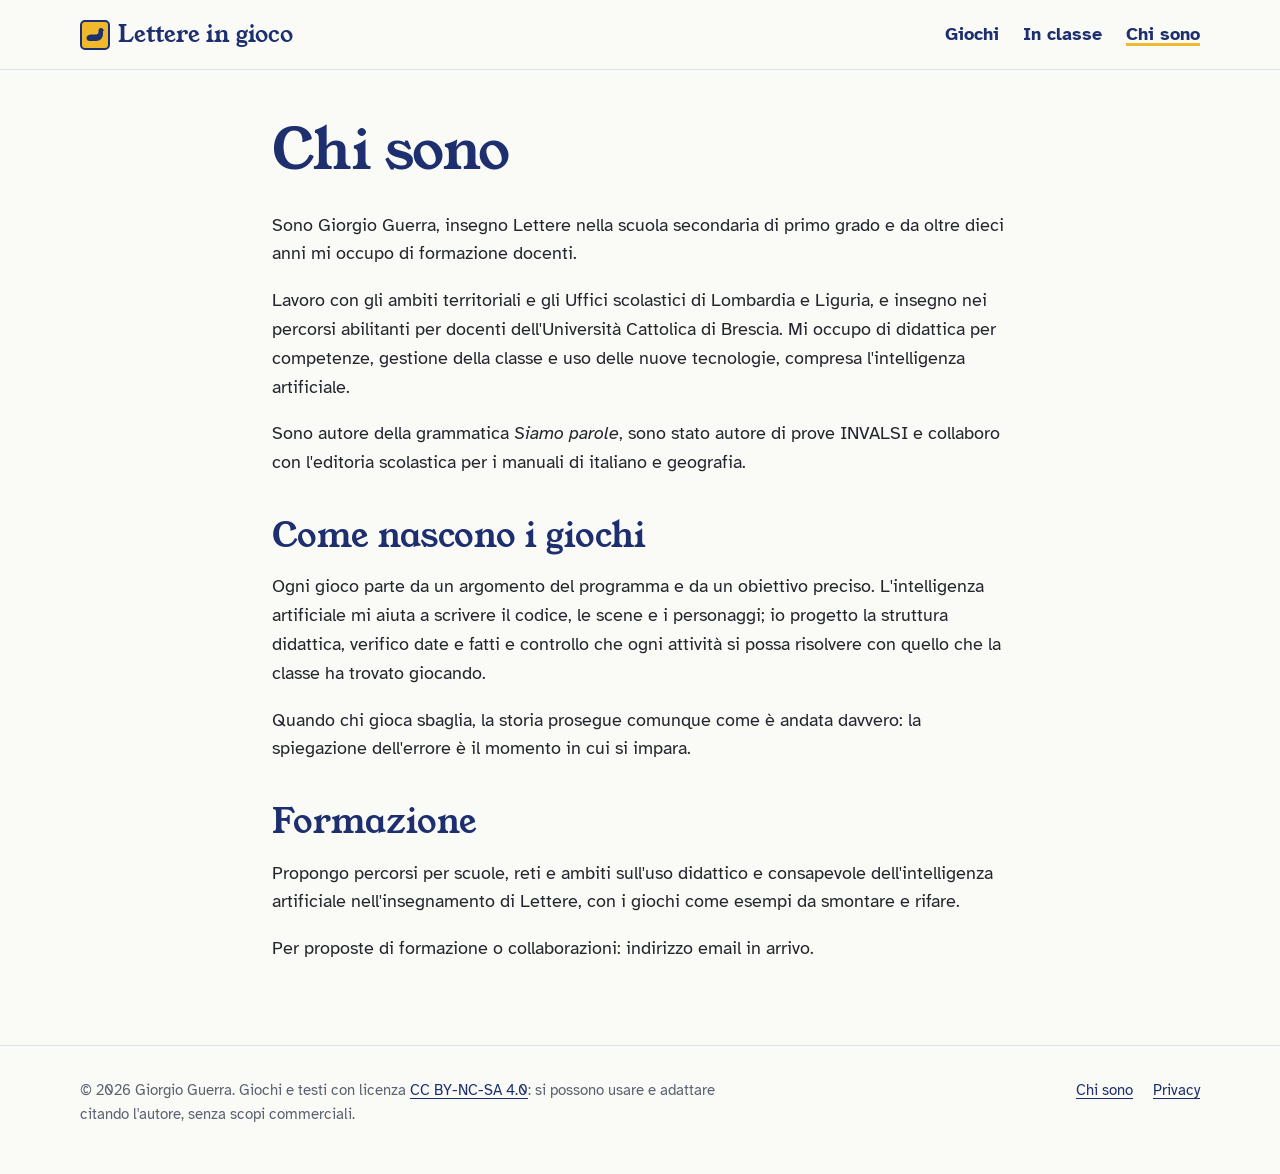
==== chi-sono/index.html @ 4f52bdf9 "Prima versione del sito Lettere in gioco Home con tabellone e catalogo, schede dei quattro giochi, C" ====
<!doctype html>
<html lang="it">
<head>
<meta charset="utf-8">
<meta name="viewport" content="width=device-width, initial-scale=1">
<title>Chi sono | Lettere in gioco</title>
<meta name="description" content="Giorgio Guerra, docente di Lettere e formatore: chi progetta i giochi di Lettere in gioco e come nascono.">
<meta name="author" content="Giorgio Guerra">
<link rel="icon" href="../assets/icona.svg" type="image/svg+xml">
<link rel="preload" href="../assets/fonts/young-serif-latin-400-normal.woff2" as="font" type="font/woff2" crossorigin>
<link rel="stylesheet" href="../assets/stile.css">
</head>
<body>
<a class="salta" href="#principale">Vai al contenuto</a>
<header class="testata">
  <div class="contenitore">
    <a class="marchio" href="../index.html"><svg viewBox="0 0 30 30" aria-hidden="true"><rect x="1" y="1" width="28" height="28" rx="4" fill="#f0b92b" stroke="#1d2f6f" stroke-width="2"/><path fill="#1d2f6f" transform="translate(5 7) scale(0.5)" d="M3 22c0-4 4-7 10-7h9c3 0 5-2 5-5V7c0-3 2-5 5-5 2 0 4 1 4 3l3 1-3 2v5c0 9-5 15-14 15H9c-3 0-6-2-6-6z"/></svg>Lettere in gioco</a>
    <nav aria-label="Menu principale"><ul class="menu">
      <li><a href="../index.html#giochi">Giochi</a></li>
      <li><a href="../index.html#in-classe">In classe</a></li>
      <li><a href="../chi-sono/index.html" aria-current="page">Chi sono</a></li>
    </ul></nav>
  </div>
</header>
<main id="principale">

<article class="pagina">
  <div class="contenitore contenuto">
    <h1>Chi sono</h1>
    <p class="sottotitolo">Sono Giorgio Guerra, insegno Lettere nella scuola secondaria di primo grado e da oltre dieci anni mi occupo di formazione docenti.</p>
    <p>Lavoro con gli ambiti territoriali e gli Uffici scolastici di Lombardia e Liguria, e insegno nei percorsi abilitanti per docenti dell'Università Cattolica di Brescia. Mi occupo di didattica per competenze, gestione della classe e uso delle nuove tecnologie, compresa l'intelligenza artificiale.</p>
    <p>Sono autore della grammatica <i>Siamo parole</i>, sono stato autore di prove INVALSI e collaboro con l'editoria scolastica per i manuali di italiano e geografia.</p>
    <h2>Come nascono i giochi</h2>
    <p>Ogni gioco parte da un argomento del programma e da un obiettivo preciso. L'intelligenza artificiale mi aiuta a scrivere il codice, le scene e i personaggi; io progetto la struttura didattica, verifico date e fatti e controllo che ogni attività si possa risolvere con quello che la classe ha trovato giocando.</p>
    <p>Quando chi gioca sbaglia, la storia prosegue comunque come è andata davvero: la spiegazione dell'errore è il momento in cui si impara.</p>
    <h2>Formazione</h2>
    <p>Propongo percorsi per scuole, reti e ambiti sull'uso didattico e consapevole dell'intelligenza artificiale nell'insegnamento di Lettere, con i giochi come esempi da smontare e rifare.</p>
    <p>Per proposte di formazione o collaborazioni: indirizzo email in arrivo.</p>
  </div>
</article>

</main>
<footer class="piede">
  <div class="contenitore">
    <p>© 2026 Giorgio Guerra. Giochi e testi con licenza <a href="https://creativecommons.org/licenses/by-nc-sa/4.0/deed.it" target="_blank" rel="noopener">CC BY-NC-SA 4.0</a>: si possono usare e adattare citando l'autore, senza scopi commerciali.</p>
    <ul>
      <li><a href="../chi-sono/index.html">Chi sono</a></li>
      <li><a href="../privacy/index.html">Privacy</a></li>
    </ul>
  </div>
</footer>
</body>
</html>
---- assets/stile.css ----
/* Lettere in gioco — foglio di stile
   Carta da quaderno, inchiostro blu, matita gialla: il tabellone del gioco dell'oca è l'unico elemento vistoso. */

@font-face { font-family: "Young Serif"; src: url("fonts/young-serif-latin-400-normal.woff2") format("woff2"); font-weight: 400; font-style: normal; font-display: swap; }
@font-face { font-family: "Atkinson Hyperlegible"; src: url("fonts/atkinson-hyperlegible-latin-400-normal.woff2") format("woff2"); font-weight: 400; font-style: normal; font-display: swap; }
@font-face { font-family: "Atkinson Hyperlegible"; src: url("fonts/atkinson-hyperlegible-latin-400-italic.woff2") format("woff2"); font-weight: 400; font-style: italic; font-display: swap; }
@font-face { font-family: "Atkinson Hyperlegible"; src: url("fonts/atkinson-hyperlegible-latin-700-normal.woff2") format("woff2"); font-weight: 700; font-style: normal; font-display: swap; }
@font-face { font-family: "Atkinson Hyperlegible"; src: url("fonts/atkinson-hyperlegible-latin-700-italic.woff2") format("woff2"); font-weight: 700; font-style: italic; font-display: swap; }

:root {
  --carta: #fafaf6;
  --quadretti: #d9e3f0;
  --inchiostro: #1d2f6f;
  --testo: #23262d;
  --grigio: #5a6170;
  --matita: #f0b92b;
  --matita-chiara: #fbe7ae;
  --correzione: #c2372e;
  --storia: #2e6b5a;
  --italiano: #b2322a;
  --geografia: #2b62a8;
  --misura: 68ch;
  --serif: "Young Serif", Georgia, serif;
  --sans: "Atkinson Hyperlegible", system-ui, sans-serif;
}

* { box-sizing: border-box; }
html { -webkit-text-size-adjust: 100%; }
body {
  margin: 0;
  background: var(--carta);
  color: var(--testo);
  font-family: var(--sans);
  font-size: 1.125rem;
  line-height: 1.6;
}
img, svg { max-width: 100%; }
a { color: var(--inchiostro); text-underline-offset: 0.18em; }
a:hover { text-decoration-thickness: 2px; }
:focus-visible { outline: 3px solid var(--correzione); outline-offset: 3px; border-radius: 2px; }

h1, h2, h3 { font-family: var(--serif); font-weight: 400; color: var(--inchiostro); line-height: 1.15; margin: 0 0 0.5em; }
h1 { font-size: clamp(2.2rem, 5vw, 3.5rem); letter-spacing: -0.01em; }
h2 { font-size: clamp(1.6rem, 3vw, 2.1rem); }
h3 { font-size: 1.3rem; }
p { margin: 0 0 1em; max-width: var(--misura); }

.contenitore { width: min(1120px, 100% - 2rem); margin-inline: auto; }
.salta { position: absolute; left: -9999px; }
.salta:focus { left: 1rem; top: 1rem; background: var(--carta); padding: 0.5rem 1rem; z-index: 10; }

/* Testata */
.testata { border-bottom: 1px solid var(--quadretti); }
.testata .contenitore { display: flex; align-items: center; justify-content: space-between; gap: 1rem; padding-block: 1rem; flex-wrap: wrap; }
.marchio { font-family: var(--serif); font-size: 1.45rem; color: var(--inchiostro); text-decoration: none; display: inline-flex; align-items: center; gap: 0.5rem; }
.marchio svg { width: 30px; height: 30px; flex: none; }
.menu { display: flex; gap: 1.5rem; list-style: none; margin: 0; padding: 0; }
.menu a { text-decoration: none; font-weight: 700; }
.menu a[aria-current="page"] { text-decoration: underline; text-decoration-color: var(--matita); text-decoration-thickness: 3px; }

/* Apertura: foglio a quadretti con il margine rosso */
.apertura {
  background-color: var(--carta);
  background-image:
    linear-gradient(var(--quadretti) 1px, transparent 1px),
    linear-gradient(90deg, var(--quadretti) 1px, transparent 1px);
  background-size: 24px 24px;
  border-bottom: 1px solid var(--quadretti);
  position: relative;
}
.apertura::before { content: ""; position: absolute; top: 0; bottom: 0; left: max(1rem, calc((100% - 1120px) / 2 - 1.5rem)); border-left: 2px solid rgba(194, 55, 46, 0.45); }
.apertura .contenitore { display: grid; grid-template-columns: minmax(0, 5fr) minmax(0, 6fr); gap: 3rem; align-items: center; padding-block: 4rem 4.5rem; }
.apertura .sottotitolo { font-size: 1.2rem; }
.azioni { display: flex; flex-wrap: wrap; gap: 0.75rem; margin-top: 1.5rem; }

.pulsante { display: inline-block; font: 700 1rem/1.2 var(--sans); padding: 0.8rem 1.3rem; border-radius: 6px; border: 2px solid var(--inchiostro); background: var(--inchiostro); color: #fff; text-decoration: none; cursor: pointer; }
.pulsante:hover { background: #142256; }
.pulsante.secondario { background: transparent; color: var(--inchiostro); }
.pulsante.secondario:hover { background: rgba(29, 47, 111, 0.07); }
.pulsante[aria-disabled="true"] { background: transparent; border-color: #b9bfcc; color: var(--grigio); cursor: not-allowed; }

/* Il tabellone del gioco dell'oca */
.tabellone { margin: 0; }
.caselle { list-style: none; margin: 0; padding: 0; display: grid; grid-template-columns: repeat(5, 1fr); gap: 6px; }
.casella { grid-row: var(--r); grid-column: var(--c); aspect-ratio: 1; position: relative; border: 2px solid var(--inchiostro); border-radius: 4px; background: var(--carta); padding: 0.45rem; display: flex; flex-direction: column; justify-content: space-between; font-size: 0.8rem; line-height: 1.2; }
.casella .numero { font-family: var(--serif); font-size: 1.05rem; color: var(--inchiostro); }
.casella.libera { border-style: dashed; border-color: #9aa6c4; }
.casella.libera .numero { color: #8792b3; }
.casella.gioco { background: var(--matita); }
.casella.gioco a { color: var(--testo); text-decoration: none; font-weight: 700; }
.casella.gioco a::after { content: ""; position: absolute; inset: 0; }
.casella.gioco:hover { background: #f5c94e; }
.casella.gioco:focus-within { outline: 3px solid var(--correzione); outline-offset: 2px; }
.casella .oca { width: 60%; align-self: flex-end; color: #8792b3; }
.casella.arrivo { background: var(--inchiostro); border-color: var(--inchiostro); }
.casella.arrivo .numero, .casella.arrivo span { color: #fff; }
.tabellone figcaption { margin-top: 0.75rem; color: var(--grigio); font-size: 1rem; }

/* Sezioni */
.sezione { padding-block: 4rem; }
.sezione + .sezione { border-top: 1px solid var(--quadretti); }
.intro { margin-bottom: 2rem; }

/* Catalogo */
.filtri { display: flex; flex-wrap: wrap; gap: 0.5rem; margin: 0 0 2rem; padding: 0; border: 0; }
.filtri legend { font-weight: 700; margin-bottom: 0.5rem; width: 100%; }
.filtro { font: 700 0.95rem var(--sans); padding: 0.45rem 0.95rem; border-radius: 999px; border: 2px solid var(--inchiostro); background: transparent; color: var(--inchiostro); cursor: pointer; }
.filtro[aria-pressed="true"] { background: var(--inchiostro); color: #fff; }
.schede { list-style: none; margin: 0; padding: 0; display: grid; grid-template-columns: repeat(2, minmax(0, 1fr)); gap: 2.5rem 3rem; }
.scheda { border-top: 6px solid var(--colore, var(--inchiostro)); padding-top: 1rem; }
.scheda[data-disciplina="Storia"] { --colore: var(--storia); }
.scheda[data-disciplina="Italiano"] { --colore: var(--italiano); }
.scheda[data-disciplina="Geografia"] { --colore: var(--geografia); }
.scheda h3 { margin-bottom: 0.25rem; }
.scheda h3 a { text-decoration: none; }
.scheda h3 a:hover { text-decoration: underline; }
.dati { color: var(--grigio); font-size: 1rem; margin-bottom: 0.75rem; }
.disciplina { color: var(--colore); font-weight: 700; }
.stato { display: inline-block; font-size: 0.85rem; font-weight: 700; padding: 0.1rem 0.55rem; border-radius: 4px; background: var(--matita-chiara); color: #6b4f00; margin-left: 0.4rem; }
.vuoto { color: var(--grigio); font-style: italic; }

/* Passi */
.passi { list-style: none; counter-reset: passo; margin: 0; padding: 0; display: grid; grid-template-columns: repeat(3, minmax(0, 1fr)); gap: 2rem; }
.passi li { counter-increment: passo; }
.passi li::before { content: counter(passo); display: grid; place-items: center; width: 2.6rem; height: 2.6rem; border: 2px solid var(--inchiostro); border-radius: 4px; font-family: var(--serif); font-size: 1.25rem; color: var(--inchiostro); background: var(--matita); margin-bottom: 0.75rem; }

/* Newsletter */
.newsletter { background: var(--inchiostro); color: #fff; }
.newsletter h2 { color: #fff; }
.newsletter p { color: #dfe5f5; }
.newsletter .contenitore { padding-block: 3.5rem; }

/* Pagine interne */
.pagina { padding-block: 3rem 4rem; }
.pagina .contenuto { max-width: 46rem; }
.briciole { font-size: 1rem; margin-bottom: 1.5rem; }
.scheda-didattica { display: grid; grid-template-columns: 11rem 1fr; gap: 0.6rem 1.5rem; margin: 1.5rem 0 2.5rem; padding: 1.5rem 0; border-block: 1px solid var(--quadretti); }
.scheda-didattica dt { font-weight: 700; color: var(--inchiostro); }
.scheda-didattica dd { margin: 0; }
.scheda-didattica ul { margin: 0; padding-left: 1.2rem; }
.nota { color: var(--grigio); font-size: 1rem; }

/* Piede */
.piede { border-top: 1px solid var(--quadretti); padding-block: 2rem; font-size: 0.95rem; color: var(--grigio); }
.piede .contenitore { display: flex; flex-wrap: wrap; justify-content: space-between; gap: 1rem; }
.piede ul { list-style: none; display: flex; gap: 1.25rem; margin: 0; padding: 0; }

@media (max-width: 820px) {
  .apertura .contenitore { grid-template-columns: 1fr; padding-block: 2.5rem 3rem; gap: 2rem; }
  .apertura::before { display: none; }
  .schede, .passi { grid-template-columns: 1fr; }
  .scheda-didattica { grid-template-columns: 1fr; gap: 0.2rem; }
  .scheda-didattica dd { margin-bottom: 0.8rem; }
}
@media (max-width: 480px) {
  .caselle { grid-template-columns: repeat(3, 1fr); }
  .casella { grid-row: auto; grid-column: auto; }
  .menu { gap: 1rem; }
}
@media (prefers-reduced-motion: reduce) { * { scroll-behavior: auto !important; } }

.pagina h2 { margin-top: 2.5rem; }
.pagina .azioni + .nota { margin-top: 0.75rem; }
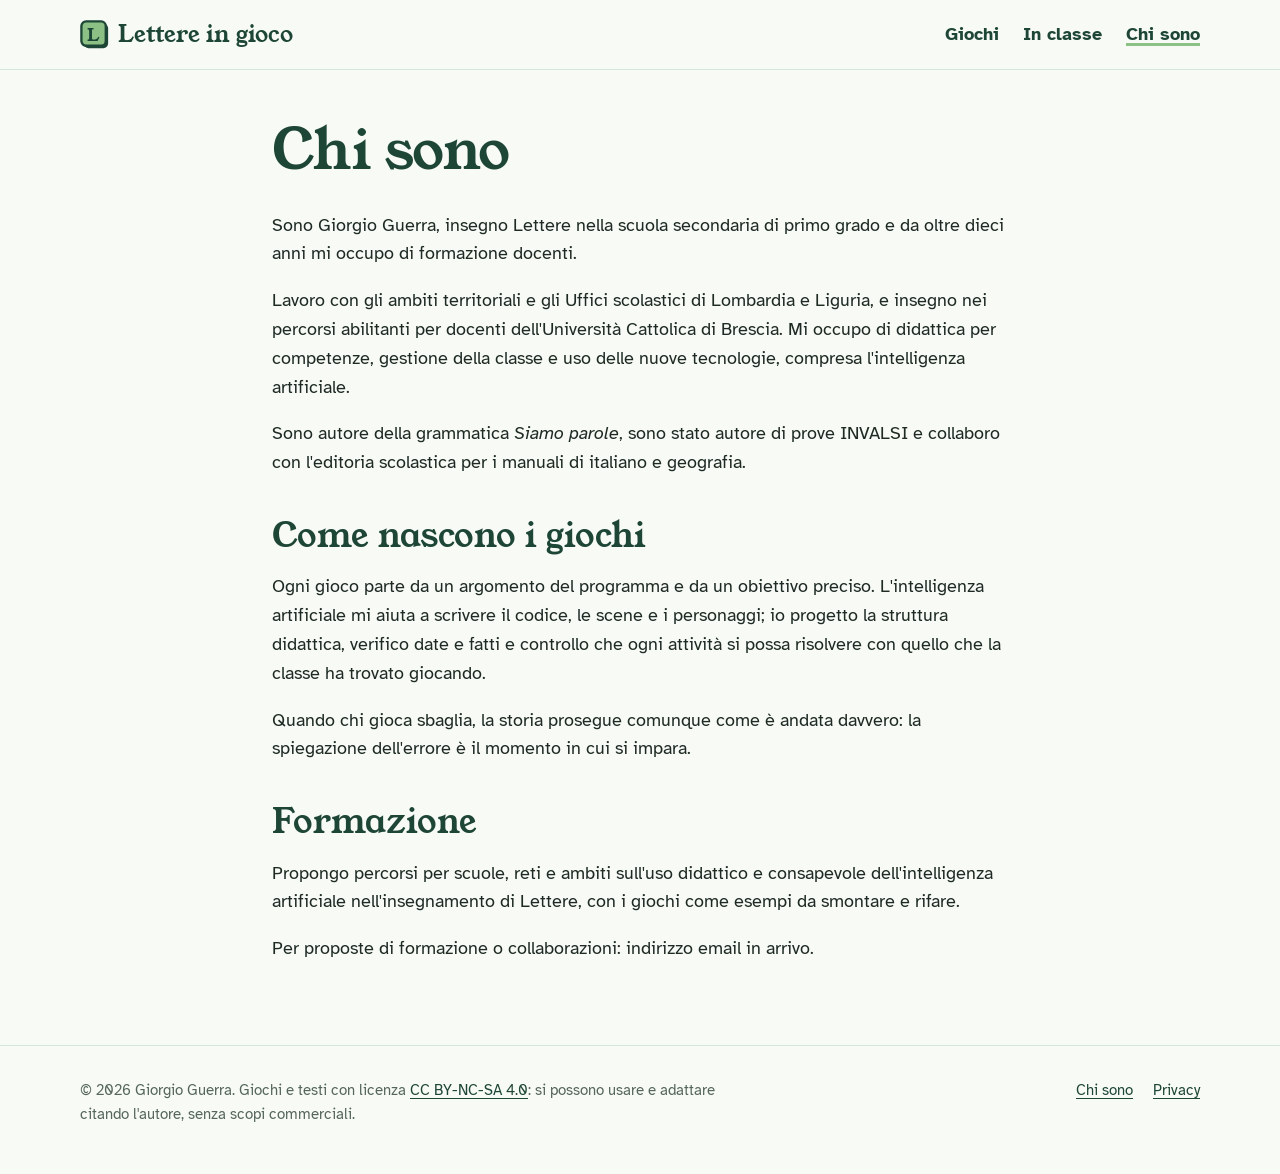
==== commit 6df0a09f: "Nuova gamma di verdi e marchio con la tessera L Allinea il sito all'immagine dei profili social.  Co" ====
--- a/chi-sono/index.html
+++ b/chi-sono/index.html
@@ -14,7 +14,7 @@
 <a class="salta" href="#principale">Vai al contenuto</a>
 <header class="testata">
   <div class="contenitore">
-    <a class="marchio" href="../index.html"><svg viewBox="0 0 30 30" aria-hidden="true"><rect x="1" y="1" width="28" height="28" rx="4" fill="#f0b92b" stroke="#1d2f6f" stroke-width="2"/><path fill="#1d2f6f" transform="translate(5 7) scale(0.5)" d="M3 22c0-4 4-7 10-7h9c3 0 5-2 5-5V7c0-3 2-5 5-5 2 0 4 1 4 3l3 1-3 2v5c0 9-5 15-14 15H9c-3 0-6-2-6-6z"/></svg>Lettere in gioco</a>
+    <a class="marchio" href="../index.html"><svg viewBox="0 0 32 32" aria-hidden="true"><rect x="4" y="4" width="26" height="26" rx="5" fill="#1e4636"/><rect x="1.5" y="1.5" width="26" height="26" rx="5" fill="#8cc084" stroke="#1e4636" stroke-width="2.5"/><text x="14.5" y="22.5" text-anchor="middle" font-family="Young Serif, Georgia, serif" font-size="19" fill="#1e4636">L</text></svg>Lettere in gioco</a>
     <nav aria-label="Menu principale"><ul class="menu">
       <li><a href="../index.html#giochi">Giochi</a></li>
       <li><a href="../index.html#in-classe">In classe</a></li>
--- a/assets/stile.css
+++ b/assets/stile.css
@@ -1,5 +1,5 @@
 /* Lettere in gioco — foglio di stile
-   Carta da quaderno, inchiostro blu, matita gialla: il tabellone del gioco dell'oca è l'unico elemento vistoso. */
+   Carta da quaderno e gamma di verdi: il tabellone del gioco dell'oca è l'unico elemento vistoso. */
 
 @font-face { font-family: "Young Serif"; src: url("fonts/young-serif-latin-400-normal.woff2") format("woff2"); font-weight: 400; font-style: normal; font-display: swap; }
 @font-face { font-family: "Atkinson Hyperlegible"; src: url("fonts/atkinson-hyperlegible-latin-400-normal.woff2") format("woff2"); font-weight: 400; font-style: normal; font-display: swap; }
@@ -8,15 +8,15 @@
 @font-face { font-family: "Atkinson Hyperlegible"; src: url("fonts/atkinson-hyperlegible-latin-700-italic.woff2") format("woff2"); font-weight: 700; font-style: italic; font-display: swap; }
 
 :root {
-  --carta: #fafaf6;
-  --quadretti: #d9e3f0;
-  --inchiostro: #1d2f6f;
-  --testo: #23262d;
-  --grigio: #5a6170;
-  --matita: #f0b92b;
-  --matita-chiara: #fbe7ae;
+  --carta: #f7faf5;
+  --quadretti: #d6e6d9;
+  --inchiostro: #1e4636;
+  --testo: #1f2a24;
+  --grigio: #56665c;
+  --matita: #8cc084;
+  --matita-chiara: #d9edd2;
   --correzione: #c2372e;
-  --storia: #2e6b5a;
+  --storia: #9a5b1e;
   --italiano: #b2322a;
   --geografia: #2b62a8;
   --misura: 68ch;
@@ -68,15 +68,15 @@
   border-bottom: 1px solid var(--quadretti);
   position: relative;
 }
-.apertura::before { content: ""; position: absolute; top: 0; bottom: 0; left: max(1rem, calc((100% - 1120px) / 2 - 1.5rem)); border-left: 2px solid rgba(194, 55, 46, 0.45); }
+.apertura::before { content: ""; position: absolute; top: 0; bottom: 0; left: max(1rem, calc((100% - 1120px) / 2 - 1.5rem)); border-left: 2px solid rgba(30, 70, 54, 0.35); }
 .apertura .contenitore { display: grid; grid-template-columns: minmax(0, 5fr) minmax(0, 6fr); gap: 3rem; align-items: center; padding-block: 4rem 4.5rem; }
 .apertura .sottotitolo { font-size: 1.2rem; }
 .azioni { display: flex; flex-wrap: wrap; gap: 0.75rem; margin-top: 1.5rem; }
 
 .pulsante { display: inline-block; font: 700 1rem/1.2 var(--sans); padding: 0.8rem 1.3rem; border-radius: 6px; border: 2px solid var(--inchiostro); background: var(--inchiostro); color: #fff; text-decoration: none; cursor: pointer; }
-.pulsante:hover { background: #142256; }
+.pulsante:hover { background: #163528; }
 .pulsante.secondario { background: transparent; color: var(--inchiostro); }
-.pulsante.secondario:hover { background: rgba(29, 47, 111, 0.07); }
+.pulsante.secondario:hover { background: rgba(30, 70, 54, 0.07); }
 .pulsante[aria-disabled="true"] { background: transparent; border-color: #b9bfcc; color: var(--grigio); cursor: not-allowed; }
 
 /* Il tabellone del gioco dell'oca */
@@ -84,14 +84,14 @@
 .caselle { list-style: none; margin: 0; padding: 0; display: grid; grid-template-columns: repeat(5, 1fr); gap: 6px; }
 .casella { grid-row: var(--r); grid-column: var(--c); aspect-ratio: 1; position: relative; border: 2px solid var(--inchiostro); border-radius: 4px; background: var(--carta); padding: 0.45rem; display: flex; flex-direction: column; justify-content: space-between; font-size: 0.8rem; line-height: 1.2; }
 .casella .numero { font-family: var(--serif); font-size: 1.05rem; color: var(--inchiostro); }
-.casella.libera { border-style: dashed; border-color: #9aa6c4; }
-.casella.libera .numero { color: #8792b3; }
+.casella.libera { border-style: dashed; border-color: #93b19c; }
+.casella.libera .numero { color: #7d9c87; }
 .casella.gioco { background: var(--matita); }
 .casella.gioco a { color: var(--testo); text-decoration: none; font-weight: 700; }
 .casella.gioco a::after { content: ""; position: absolute; inset: 0; }
-.casella.gioco:hover { background: #f5c94e; }
+.casella.gioco:hover { background: #9fcf97; }
 .casella.gioco:focus-within { outline: 3px solid var(--correzione); outline-offset: 2px; }
-.casella .oca { width: 60%; align-self: flex-end; color: #8792b3; }
+.casella .oca { width: 60%; align-self: flex-end; color: #7d9c87; }
 .casella.arrivo { background: var(--inchiostro); border-color: var(--inchiostro); }
 .casella.arrivo .numero, .casella.arrivo span { color: #fff; }
 .tabellone figcaption { margin-top: 0.75rem; color: var(--grigio); font-size: 1rem; }
@@ -116,7 +116,7 @@
 .scheda h3 a:hover { text-decoration: underline; }
 .dati { color: var(--grigio); font-size: 1rem; margin-bottom: 0.75rem; }
 .disciplina { color: var(--colore); font-weight: 700; }
-.stato { display: inline-block; font-size: 0.85rem; font-weight: 700; padding: 0.1rem 0.55rem; border-radius: 4px; background: var(--matita-chiara); color: #6b4f00; margin-left: 0.4rem; }
+.stato { display: inline-block; font-size: 0.85rem; font-weight: 700; padding: 0.1rem 0.55rem; border-radius: 4px; background: var(--matita-chiara); color: #2c5a3c; margin-left: 0.4rem; }
 .vuoto { color: var(--grigio); font-style: italic; }
 
 /* Passi */
@@ -127,7 +127,7 @@
 /* Newsletter */
 .newsletter { background: var(--inchiostro); color: #fff; }
 .newsletter h2 { color: #fff; }
-.newsletter p { color: #dfe5f5; }
+.newsletter p { color: #dcebe1; }
 .newsletter .contenitore { padding-block: 3.5rem; }
 
 /* Pagine interne */
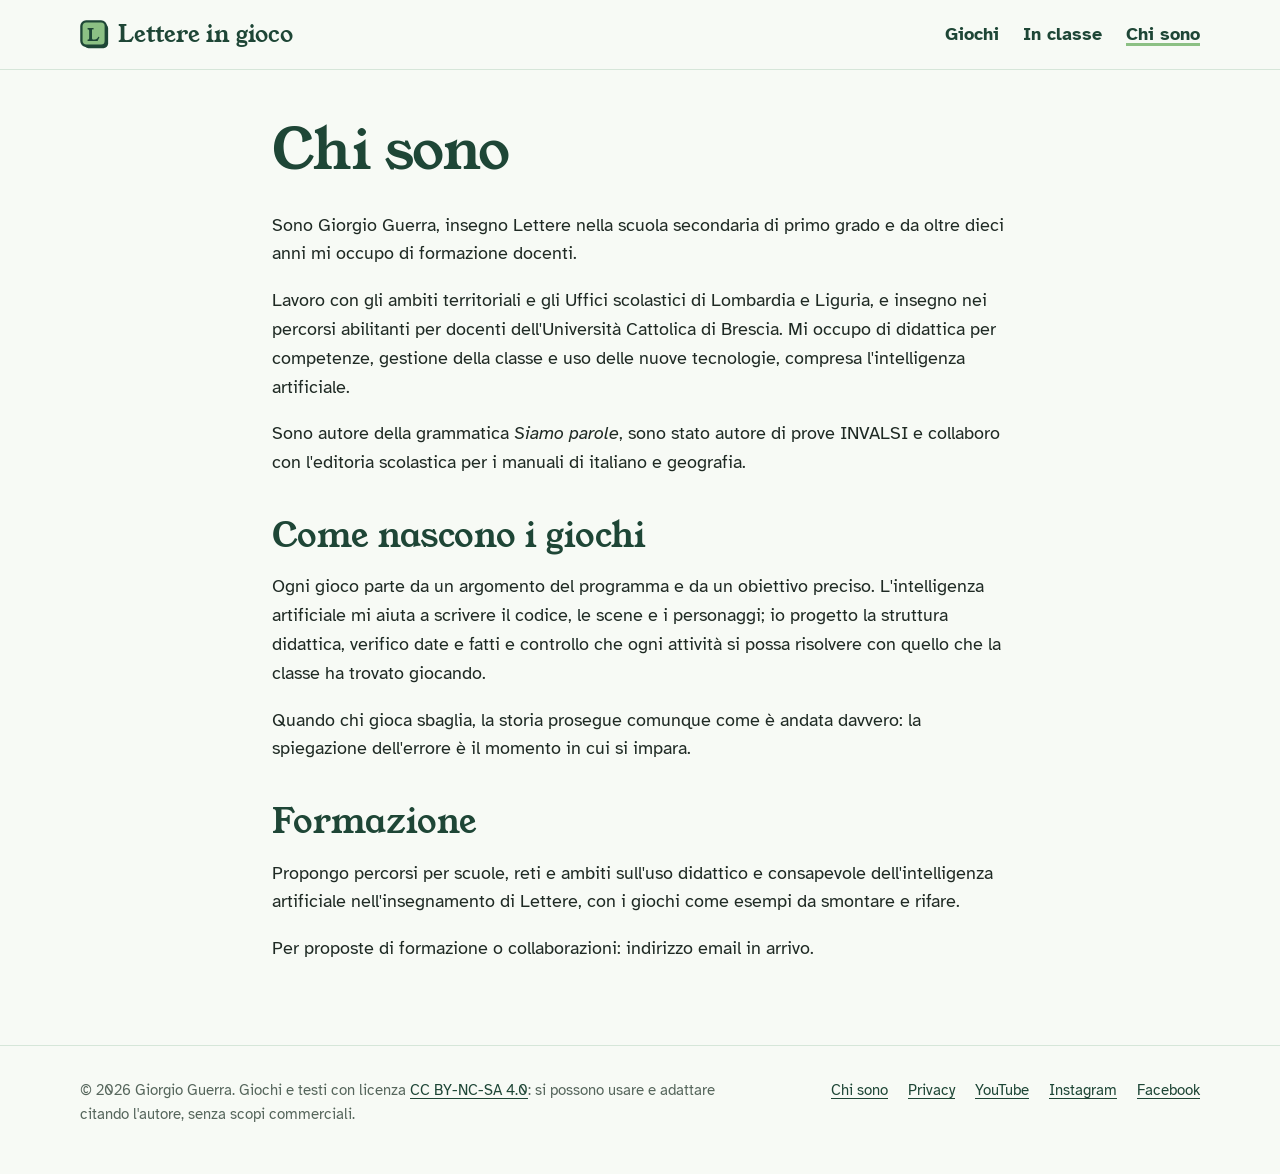
==== commit d0afe3cc: "Aggiunge i link a YouTube, Instagram e Facebook Co-Authored-By: Claude Opus 5.5 <noreply@anthropic.c" ====
--- a/chi-sono/index.html
+++ b/chi-sono/index.html
@@ -46,6 +46,9 @@
     <ul>
       <li><a href="../chi-sono/index.html">Chi sono</a></li>
       <li><a href="../privacy/index.html">Privacy</a></li>
+      <li><a href="https://www.youtube.com/@lettereingioco" target="_blank" rel="noopener">YouTube</a></li>
+      <li><a href="https://www.instagram.com/lettereingioco/" target="_blank" rel="noopener">Instagram</a></li>
+      <li><a href="https://www.facebook.com/lettereingioco" target="_blank" rel="noopener">Facebook</a></li>
     </ul>
   </div>
 </footer>
--- a/assets/stile.css
+++ b/assets/stile.css
@@ -143,7 +143,7 @@
 /* Piede */
 .piede { border-top: 1px solid var(--quadretti); padding-block: 2rem; font-size: 0.95rem; color: var(--grigio); }
 .piede .contenitore { display: flex; flex-wrap: wrap; justify-content: space-between; gap: 1rem; }
-.piede ul { list-style: none; display: flex; gap: 1.25rem; margin: 0; padding: 0; }
+.piede ul { list-style: none; display: flex; flex-wrap: wrap; gap: 0.5rem 1.25rem; margin: 0; padding: 0; }
 
 @media (max-width: 820px) {
   .apertura .contenitore { grid-template-columns: 1fr; padding-block: 2.5rem 3rem; gap: 2rem; }
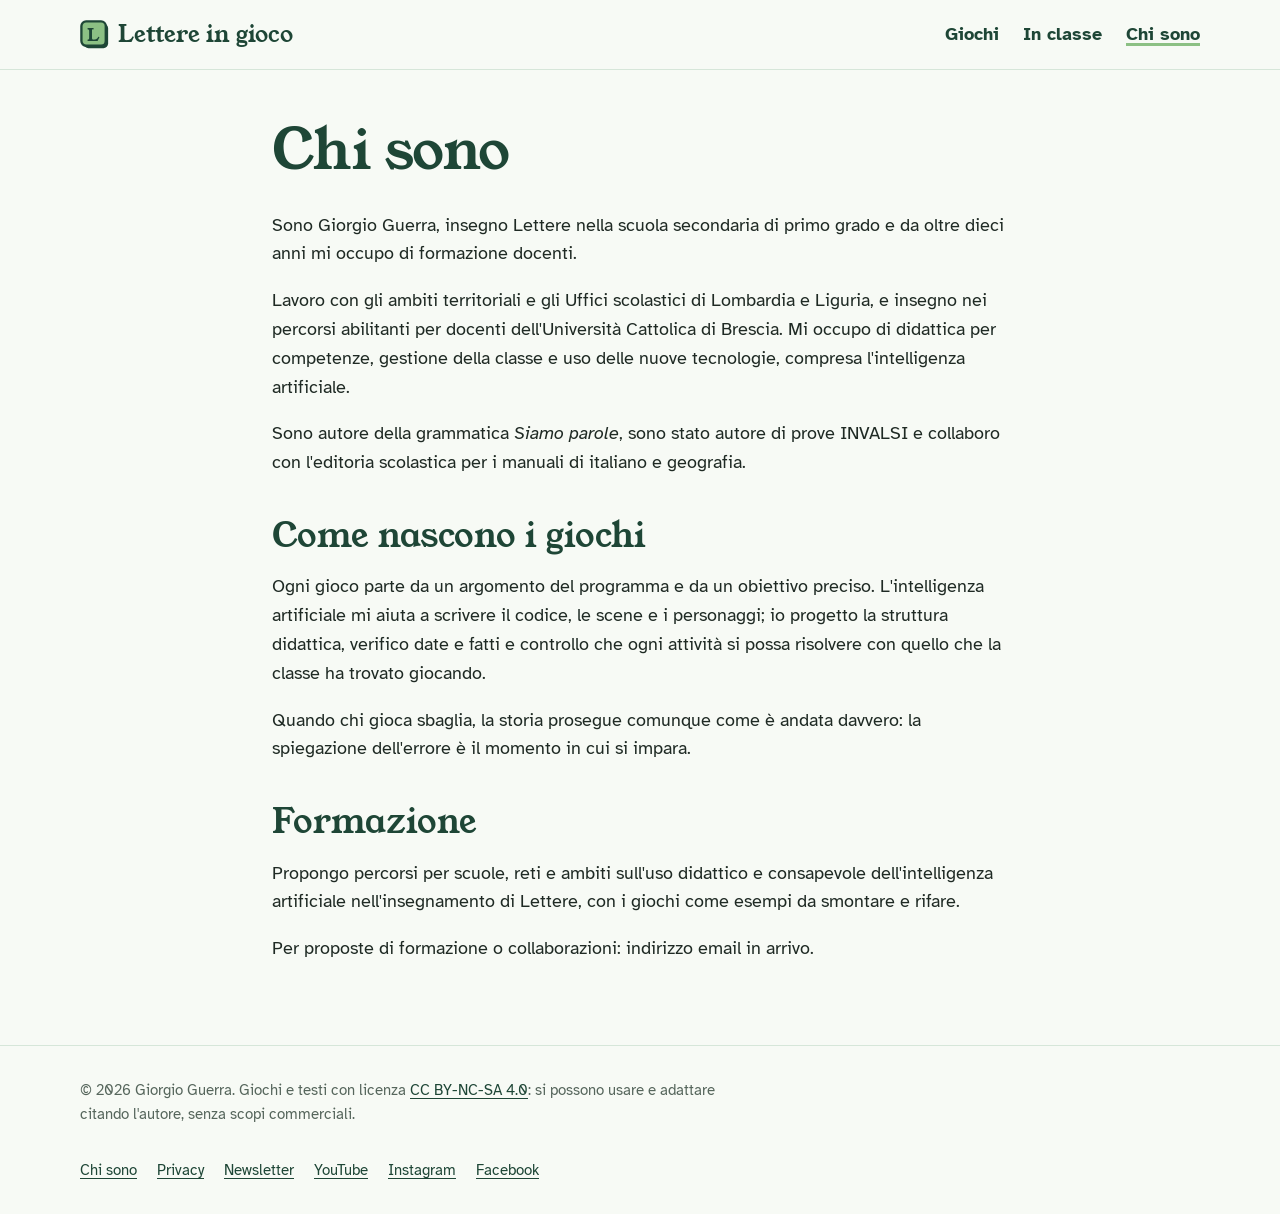
==== commit ea866ef2: "Collega la newsletter Substack e aggiorna la pagina Privacy Co-Authored-By: Claude Opus 5.5 <noreply" ====
--- a/chi-sono/index.html
+++ b/chi-sono/index.html
@@ -46,6 +46,7 @@
     <ul>
       <li><a href="../chi-sono/index.html">Chi sono</a></li>
       <li><a href="../privacy/index.html">Privacy</a></li>
+      <li><a href="https://lettereingioco.substack.com/subscribe" target="_blank" rel="noopener">Newsletter</a></li>
       <li><a href="https://www.youtube.com/@lettereingioco" target="_blank" rel="noopener">YouTube</a></li>
       <li><a href="https://www.instagram.com/lettereingioco/" target="_blank" rel="noopener">Instagram</a></li>
       <li><a href="https://www.facebook.com/lettereingioco" target="_blank" rel="noopener">Facebook</a></li>
--- a/assets/stile.css
+++ b/assets/stile.css
@@ -161,3 +161,6 @@
 
 .pagina h2 { margin-top: 2.5rem; }
 .pagina .azioni + .nota { margin-top: 0.75rem; }
+
+.newsletter .pulsante { background: #fff; border-color: #fff; color: var(--inchiostro); margin-top: 0.5rem; }
+.newsletter .pulsante:hover { background: var(--matita-chiara); border-color: var(--matita-chiara); }
